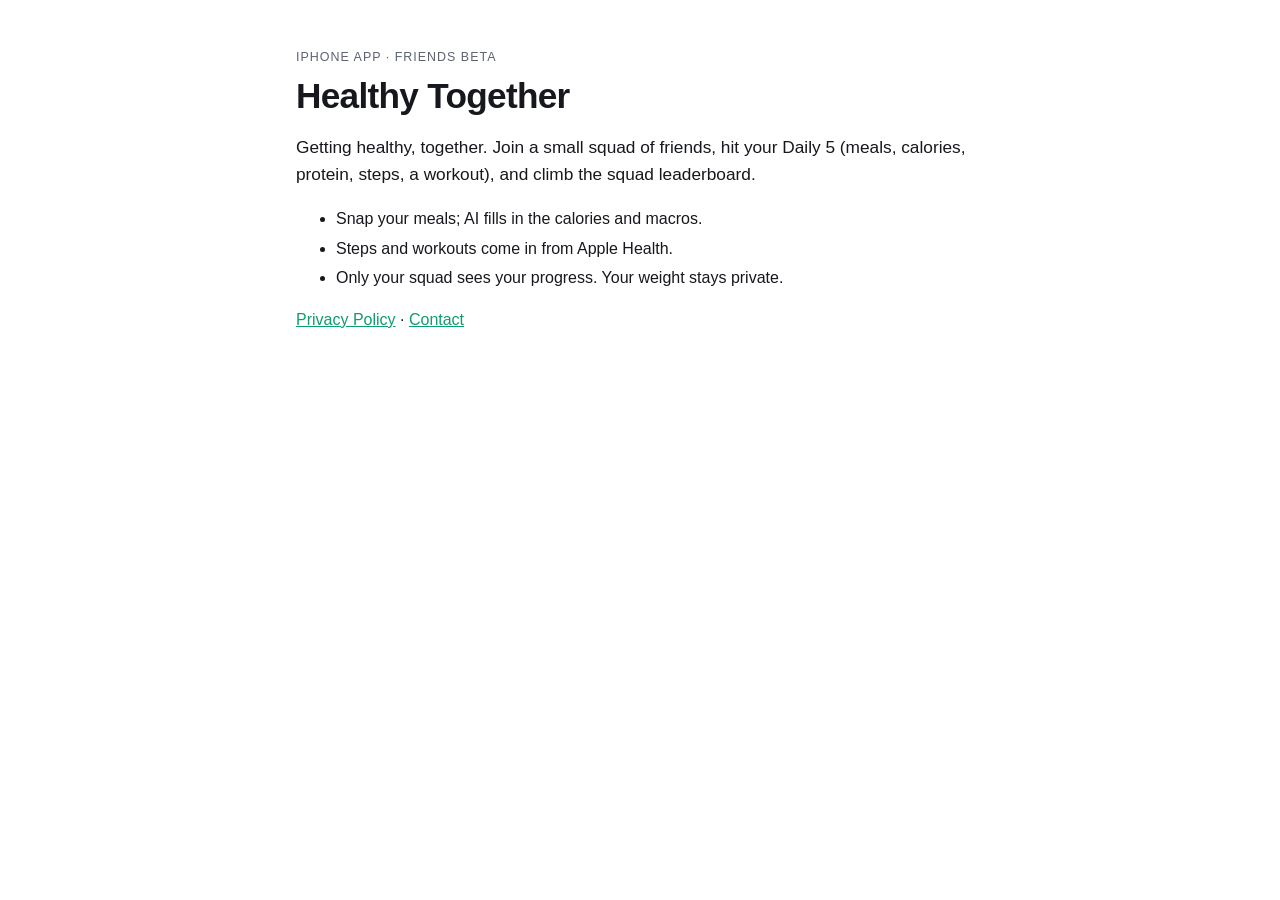
==== index.html @ 035d31c5 "Home page and privacy policy" ====
<!doctype html>
<html lang="en">
<head>
<meta charset="utf-8">
<meta name="viewport" content="width=device-width, initial-scale=1">
<title>Healthy Together</title>
<link rel="stylesheet" href="style.css">
</head>
<body>
<main>
<p class="eyebrow">iPhone app · friends beta</p>
<h1>Healthy Together</h1>
<p class="lead">Getting healthy, together. Join a small squad of friends, hit your Daily 5 (meals, calories, protein, steps, a workout), and climb the squad leaderboard.</p>
<ul>
<li>Snap your meals; AI fills in the calories and macros.</li>
<li>Steps and workouts come in from Apple Health.</li>
<li>Only your squad sees your progress. Your weight stays private.</li>
</ul>
<p><a href="privacy.html">Privacy Policy</a> · <a href="mailto:healthy-together-support@googlegroups.com">Contact</a></p>
</main>
</body>
</html>
---- style.css ----
:root { --bg: #ffffff; --text: #16181d; --muted: #5d6370; --line: #e3e5ea; --accent: #0f9d6b; }
@media (prefers-color-scheme: dark) {
  :root { --bg: #0c0d10; --text: #eef0f3; --muted: #a0a6b1; --line: #262a31; --accent: #3ddc97; }
}
* { box-sizing: border-box; }
body { margin: 0; background: var(--bg); color: var(--text);
  font: 16px/1.6 -apple-system, BlinkMacSystemFont, "Segoe UI", Roboto, sans-serif; }
main { max-width: 720px; margin: 0 auto; padding: 48px 16px 64px; }
h1 { font-size: 2.2rem; line-height: 1.15; margin: 0 0 8px; letter-spacing: -0.02em; }
h2 { font-size: 1.2rem; margin: 36px 0 8px; }
a { color: var(--accent); }
.eyebrow { text-transform: uppercase; letter-spacing: 0.08em; font-size: 0.78rem; color: var(--muted); margin: 0 0 8px; }
.eyebrow a { color: inherit; text-decoration: none; }
.meta { color: var(--muted); font-size: 0.9rem; margin: 0 0 24px; }
.lead { font-size: 1.08rem; }
.table { overflow-x: auto; }
table { border-collapse: collapse; width: 100%; font-size: 0.92rem; }
th, td { text-align: left; vertical-align: top; padding: 10px 8px; border-bottom: 1px solid var(--line); }
th { color: var(--muted); font-weight: 600; }
li { margin: 4px 0; }
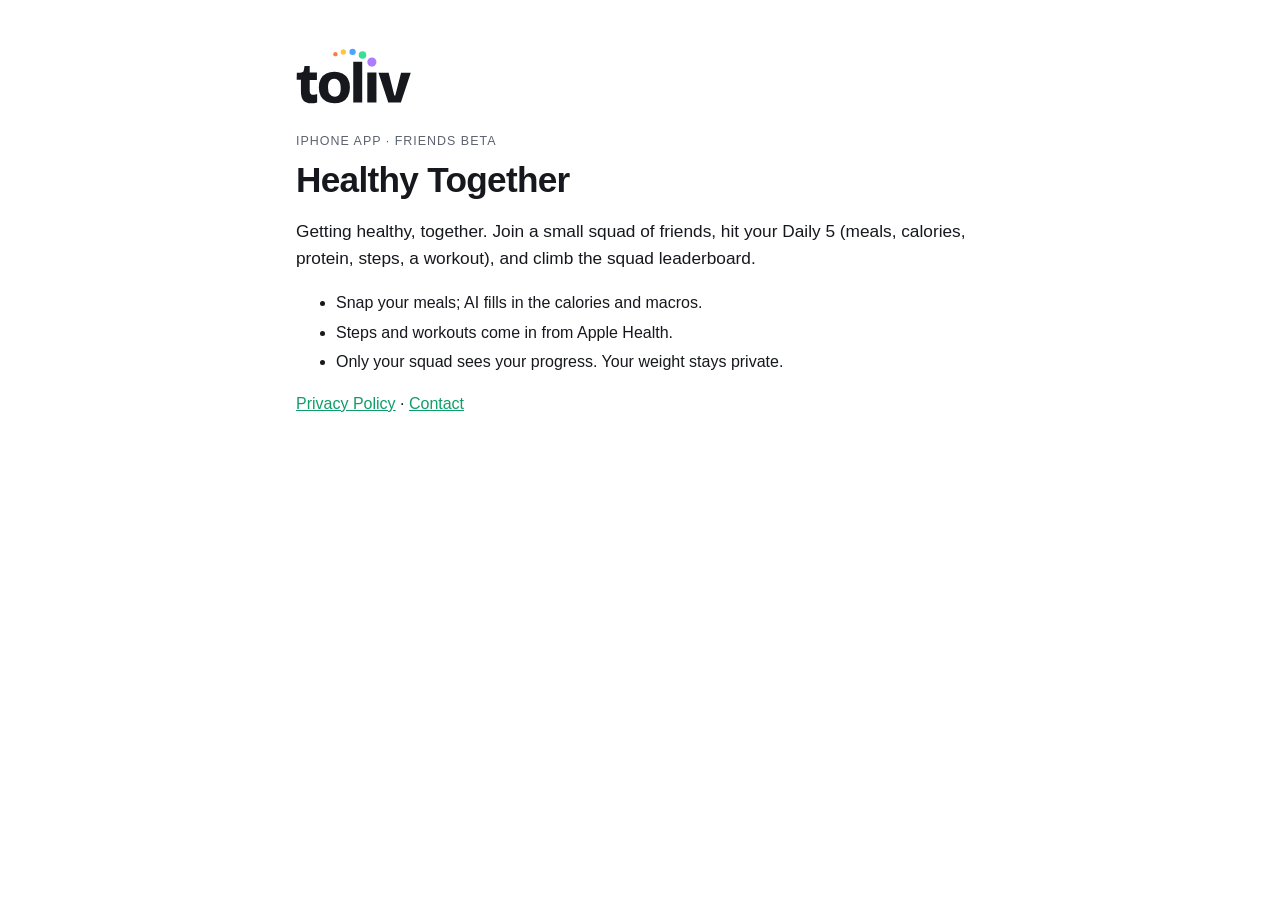
==== commit 33b7768d: "toliv logo, favicon and home-screen icon (D135)" ====
--- a/index.html
+++ b/index.html
@@ -4,10 +4,14 @@
 <meta charset="utf-8">
 <meta name="viewport" content="width=device-width, initial-scale=1">
 <title>Healthy Together</title>
+<link rel="icon" href="favicon.ico" sizes="any">
+<link rel="icon" href="favicon.svg" type="image/svg+xml">
+<link rel="apple-touch-icon" href="apple-touch-icon.png">
 <link rel="stylesheet" href="style.css">
 </head>
 <body>
 <main>
+<svg class="logo" role="img" aria-label="toliv" xmlns="http://www.w3.org/2000/svg" viewBox="44.04 86.50 346.04 167.88"><path fill="currentColor" d="M89.56 252.21Q73.75 252.21 66.27 243.79500000000002Q58.79 235.38 58.79 216.85V181.66H46.04L46.55 160.41H55.730000000000004Q61.17 160.24 63.975 158.71Q66.78 157.18 67.46000000000001 152.93L69.67 140.35H85.14V160.24H106.73V182.51H85.14V215.66Q85.14 221.44 87.945 224.16Q90.75 226.88 96.53 226.88Q99.76 226.88 102.65 226.2Q105.54 225.52 107.41 224.32999999999998V249.66Q101.97 251.36 97.465 251.78500000000003Q92.96000000000001 252.21 89.56 252.21ZM158.92000000000002 252.38Q145.32 252.38 134.865 247.11Q124.41000000000001 241.84 118.46000000000001 231.3Q112.51 220.76 112.51 204.95Q112.51 189.14 118.46000000000001 178.685Q124.41000000000001 168.23 134.95000000000002 163.04500000000002Q145.49 157.86 159.09 157.86Q172.69 157.86 183.23000000000002 163.13Q193.77 168.39999999999998 199.72000000000003 178.855Q205.67000000000002 189.31 205.67000000000002 205.12Q205.67000000000002 221.27 199.55 231.81Q193.43 242.35 182.805 247.365Q172.18 252.38 158.92000000000002 252.38ZM159.77 232.49Q165.89000000000001 232.49 169.97000000000003 229.685Q174.05 226.88 176.09 221.1Q178.13 215.32 178.13 206.82Q178.13 197.81 175.92000000000002 191.605Q173.71 185.39999999999998 169.375 182.08499999999998Q165.04000000000002 178.76999999999998 158.24 178.76999999999998Q152.46 178.76999999999998 148.29500000000002 181.575Q144.13 184.38 142.09 190.16Q140.05 195.94 140.05 204.61Q140.05 218.55 145.235 225.52Q150.42000000000002 232.49 159.77 232.49ZM215.70000000000002 250.0V127.6H242.56000000000003V250.0ZM257.86 250.0V160.24H285.23V250.0ZM320.76 250.0 291.35 160.41H321.78000000000003L338.78000000000003 228.57999999999998H341.67L359.01 160.41H388.08000000000004L358.5 250.0Z"/><circle cx="162.19" cy="105.00" r="6.60" fill="#FF7A45"/><circle cx="186.01" cy="98.15" r="7.92" fill="#FFC53D"/><circle cx="213.70" cy="98.00" r="9.50" fill="#4DA3FF"/><circle cx="243.45" cy="107.31" r="11.40" fill="#3DDC97"/><circle cx="271.55" cy="128.76" r="13.69" fill="#B07CFF"/></svg>
 <p class="eyebrow">iPhone app · friends beta</p>
 <h1>Healthy Together</h1>
 <p class="lead">Getting healthy, together. Join a small squad of friends, hit your Daily 5 (meals, calories, protein, steps, a workout), and climb the squad leaderboard.</p>
--- a/style.css
+++ b/style.css
@@ -18,3 +18,4 @@
 th, td { text-align: left; vertical-align: top; padding: 10px 8px; border-bottom: 1px solid var(--line); }
 th { color: var(--muted); font-weight: 600; }
 li { margin: 4px 0; }
+.logo { display: block; height: 56px; width: auto; margin: 0 0 28px; color: var(--text); }
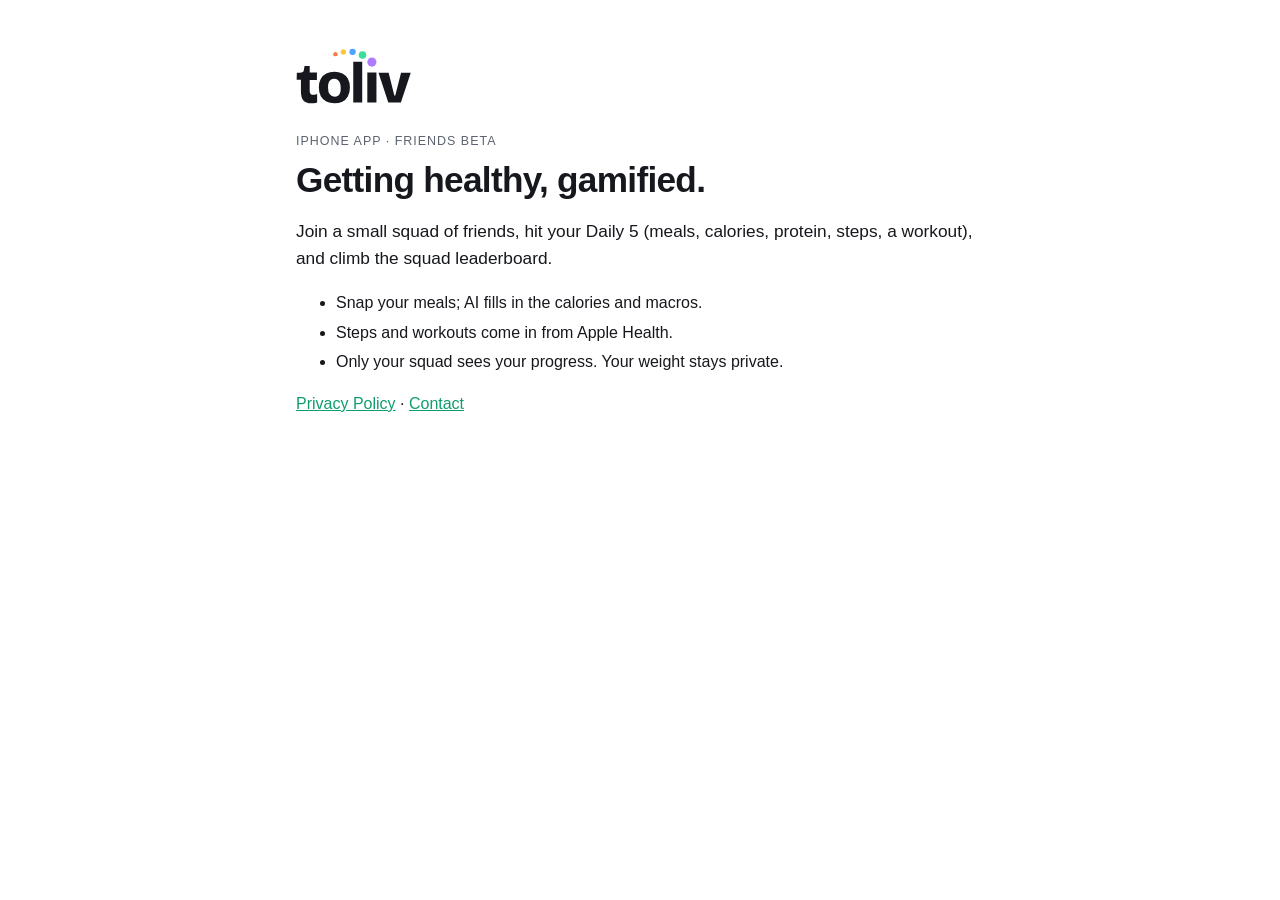
==== commit b8cd3782: "toliv: Getting healthy, gamified. Name and tagline on the site; home-screen icon is the full wordmar" ====
--- a/index.html
+++ b/index.html
@@ -3,7 +3,7 @@
 <head>
 <meta charset="utf-8">
 <meta name="viewport" content="width=device-width, initial-scale=1">
-<title>Healthy Together</title>
+<title>toliv · Getting healthy, gamified.</title>
 <link rel="icon" href="favicon.ico" sizes="any">
 <link rel="icon" href="favicon.svg" type="image/svg+xml">
 <link rel="apple-touch-icon" href="apple-touch-icon.png">
@@ -13,8 +13,8 @@
 <main>
 <svg class="logo" role="img" aria-label="toliv" xmlns="http://www.w3.org/2000/svg" viewBox="44.04 86.50 346.04 167.88"><path fill="currentColor" d="M89.56 252.21Q73.75 252.21 66.27 243.79500000000002Q58.79 235.38 58.79 216.85V181.66H46.04L46.55 160.41H55.730000000000004Q61.17 160.24 63.975 158.71Q66.78 157.18 67.46000000000001 152.93L69.67 140.35H85.14V160.24H106.73V182.51H85.14V215.66Q85.14 221.44 87.945 224.16Q90.75 226.88 96.53 226.88Q99.76 226.88 102.65 226.2Q105.54 225.52 107.41 224.32999999999998V249.66Q101.97 251.36 97.465 251.78500000000003Q92.96000000000001 252.21 89.56 252.21ZM158.92000000000002 252.38Q145.32 252.38 134.865 247.11Q124.41000000000001 241.84 118.46000000000001 231.3Q112.51 220.76 112.51 204.95Q112.51 189.14 118.46000000000001 178.685Q124.41000000000001 168.23 134.95000000000002 163.04500000000002Q145.49 157.86 159.09 157.86Q172.69 157.86 183.23000000000002 163.13Q193.77 168.39999999999998 199.72000000000003 178.855Q205.67000000000002 189.31 205.67000000000002 205.12Q205.67000000000002 221.27 199.55 231.81Q193.43 242.35 182.805 247.365Q172.18 252.38 158.92000000000002 252.38ZM159.77 232.49Q165.89000000000001 232.49 169.97000000000003 229.685Q174.05 226.88 176.09 221.1Q178.13 215.32 178.13 206.82Q178.13 197.81 175.92000000000002 191.605Q173.71 185.39999999999998 169.375 182.08499999999998Q165.04000000000002 178.76999999999998 158.24 178.76999999999998Q152.46 178.76999999999998 148.29500000000002 181.575Q144.13 184.38 142.09 190.16Q140.05 195.94 140.05 204.61Q140.05 218.55 145.235 225.52Q150.42000000000002 232.49 159.77 232.49ZM215.70000000000002 250.0V127.6H242.56000000000003V250.0ZM257.86 250.0V160.24H285.23V250.0ZM320.76 250.0 291.35 160.41H321.78000000000003L338.78000000000003 228.57999999999998H341.67L359.01 160.41H388.08000000000004L358.5 250.0Z"/><circle cx="162.19" cy="105.00" r="6.60" fill="#FF7A45"/><circle cx="186.01" cy="98.15" r="7.92" fill="#FFC53D"/><circle cx="213.70" cy="98.00" r="9.50" fill="#4DA3FF"/><circle cx="243.45" cy="107.31" r="11.40" fill="#3DDC97"/><circle cx="271.55" cy="128.76" r="13.69" fill="#B07CFF"/></svg>
 <p class="eyebrow">iPhone app · friends beta</p>
-<h1>Healthy Together</h1>
-<p class="lead">Getting healthy, together. Join a small squad of friends, hit your Daily 5 (meals, calories, protein, steps, a workout), and climb the squad leaderboard.</p>
+<h1>Getting healthy, gamified.</h1>
+<p class="lead">Join a small squad of friends, hit your Daily 5 (meals, calories, protein, steps, a workout), and climb the squad leaderboard.</p>
 <ul>
 <li>Snap your meals; AI fills in the calories and macros.</li>
 <li>Steps and workouts come in from Apple Health.</li>
